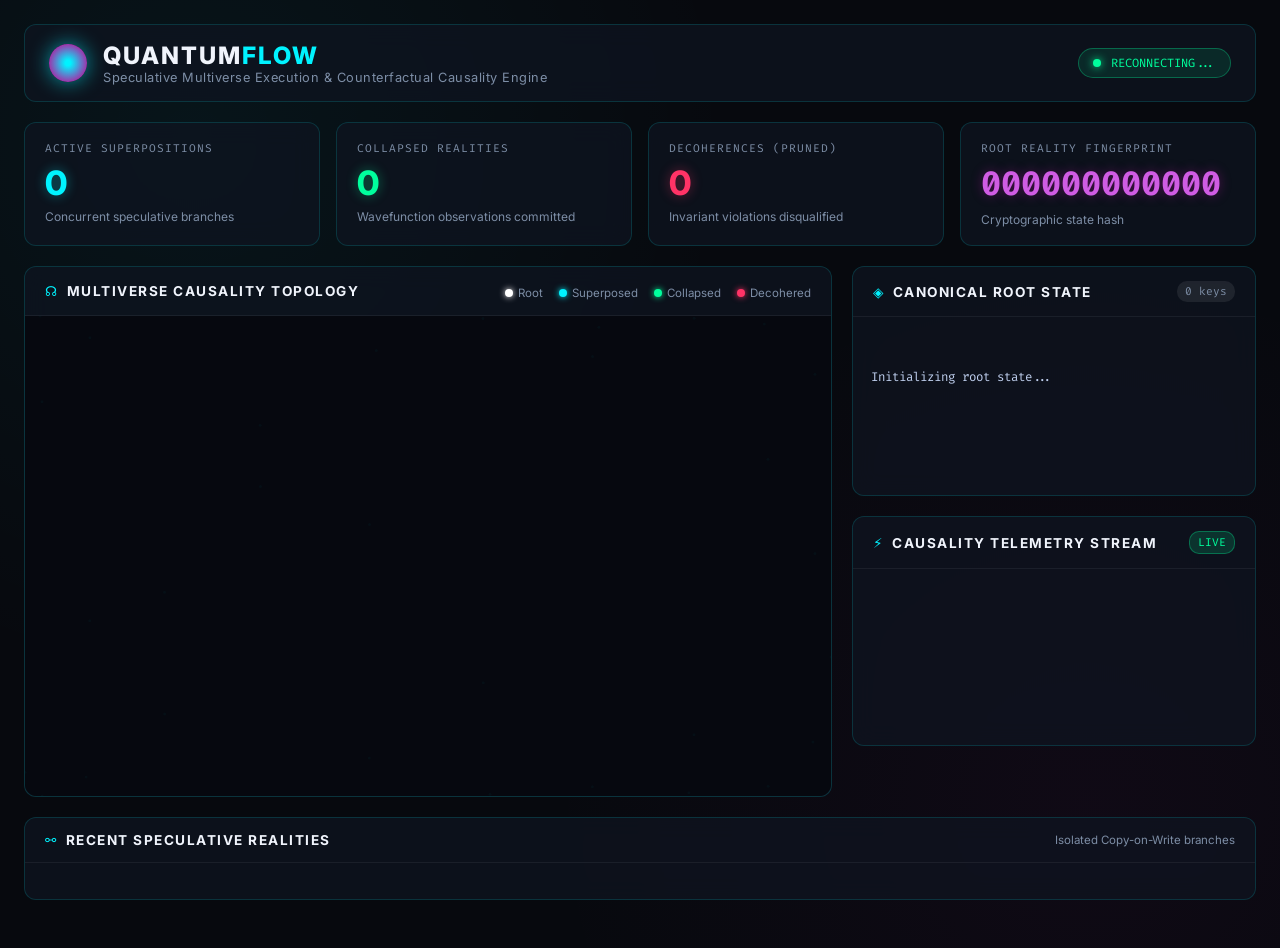
==== quantumflow/server/static/index.html @ be7139db "Initial commit: QuantumFlow Speculative Multiverse Execution Runtime" ====
<!DOCTYPE html>
<html lang="en">
<head>
  <meta charset="UTF-8" />
  <meta name="viewport" content="width=device-width, initial-scale=1.0" />
  <title>QuantumFlow — Multiverse Execution Visualizer</title>
  <link rel="stylesheet" href="style.css" />
  <link rel="preconnect" href="https://fonts.googleapis.com">
  <link rel="preconnect" href="https://fonts.gstatic.com" crossorigin>
  <link href="https://fonts.googleapis.com/css2?family=Fira+Code:wght@300;400;600;700&family=Inter:wght@300;400;600;700;900&display=swap" rel="stylesheet">
</head>
<body>
  <div class="quantum-container">
    <!-- Header -->
    <header class="quantum-header">
      <div class="logo-group">
        <div class="quantum-orb"></div>
        <div>
          <h1>QUANTUM<span class="accent">FLOW</span></h1>
          <p class="subtitle">Speculative Multiverse Execution & Counterfactual Causality Engine</p>
        </div>
      </div>
      <div class="connection-status">
        <span class="pulse-dot"></span>
        <span id="conn-status-text">COHERENT (SSE CONNECTED)</span>
      </div>
    </header>

    <!-- Metrics Bar -->
    <section class="metrics-grid">
      <div class="metric-card">
        <div class="metric-label">ACTIVE SUPERPOSITIONS</div>
        <div class="metric-value text-cyan" id="metric-superposed">0</div>
        <div class="metric-foot">Concurrent speculative branches</div>
      </div>
      <div class="metric-card">
        <div class="metric-label">COLLAPSED REALITIES</div>
        <div class="metric-value text-emerald" id="metric-collapsed">0</div>
        <div class="metric-foot">Wavefunction observations committed</div>
      </div>
      <div class="metric-card">
        <div class="metric-label">DECOHERENCES (PRUNED)</div>
        <div class="metric-value text-rose" id="metric-decohered">0</div>
        <div class="metric-foot">Invariant violations disqualified</div>
      </div>
      <div class="metric-card">
        <div class="metric-label">ROOT REALITY FINGERPRINT</div>
        <div class="metric-value font-mono text-violet" id="metric-fingerprint">000000000000</div>
        <div class="metric-foot">Cryptographic state hash</div>
      </div>
    </section>

    <!-- Main Workspace -->
    <div class="main-layout">
      <!-- Left: Multiverse Topology Canvas -->
      <section class="panel canvas-panel">
        <div class="panel-header">
          <h2><span class="icon">☊</span> MULTIVERSE CAUSALITY TOPOLOGY</h2>
          <div class="panel-actions">
            <span class="legend-item"><span class="legend-badge badge-root"></span> Root</span>
            <span class="legend-item"><span class="legend-badge badge-superposed"></span> Superposed</span>
            <span class="legend-item"><span class="legend-badge badge-collapsed"></span> Collapsed</span>
            <span class="legend-item"><span class="legend-badge badge-decohered"></span> Decohered</span>
          </div>
        </div>
        <div class="canvas-wrapper">
          <canvas id="topologyCanvas"></canvas>
        </div>
      </section>

      <!-- Right Column: State & Event Log -->
      <section class="side-column">
        <!-- Canonical State Inspector -->
        <div class="panel state-panel">
          <div class="panel-header">
            <h2><span class="icon">◈</span> CANONICAL ROOT STATE</h2>
            <span class="badge" id="root-keys-count">0 keys</span>
          </div>
          <div class="state-content font-mono" id="state-inspector">
            <div class="empty-state">Initializing root state...</div>
          </div>
        </div>

        <!-- Live Causal Event Feed -->
        <div class="panel log-panel">
          <div class="panel-header">
            <h2><span class="icon">⚡</span> CAUSALITY TELEMETRY STREAM</h2>
            <span class="badge live-badge">LIVE</span>
          </div>
          <div class="event-feed font-mono" id="event-feed">
            <!-- Event entries appended here -->
          </div>
        </div>
      </section>
    </div>

    <!-- Active Timelines Cards -->
    <section class="panel timelines-panel">
      <div class="panel-header">
        <h2><span class="icon">⚯</span> RECENT SPECULATIVE REALITIES</h2>
        <span class="subtext">Isolated Copy-on-Write branches</span>
      </div>
      <div class="timelines-grid" id="timelines-container">
        <!-- Rendered dynamically -->
      </div>
    </section>
  </div>

  <script src="app.js"></script>
</body>
</html>
---- quantumflow/server/static/style.css ----
:root {
  --bg-space: #07090e;
  --bg-card: rgba(15, 20, 32, 0.75);
  --bg-card-border: rgba(0, 243, 255, 0.15);
  --cyan: #00f3ff;
  --emerald: #00ff9d;
  --rose: #ff3366;
  --amber: #ffaa00;
  --violet: #b5179e;
  --text-main: #f0f4fc;
  --text-dim: #7d8ea6;
  --font-sans: 'Inter', system-ui, -apple-system, sans-serif;
  --font-mono: 'Fira Code', monospace;
}

* {
  box-sizing: border-box;
  margin: 0;
  padding: 0;
}

body {
  background-color: var(--bg-space);
  color: var(--text-main);
  font-family: var(--font-sans);
  min-height: 100vh;
  padding: 24px;
  background-image: 
    radial-gradient(circle at 15% 15%, rgba(0, 243, 255, 0.05) 0%, transparent 40%),
    radial-gradient(circle at 85% 85%, rgba(181, 23, 158, 0.05) 0%, transparent 40%);
  overflow-x: hidden;
}

.quantum-container {
  max-width: 1440px;
  margin: 0 auto;
  display: flex;
  flex-direction: column;
  gap: 20px;
}

/* Header */
.quantum-header {
  display: flex;
  justify-content: space-between;
  align-items: center;
  padding: 16px 24px;
  background: var(--bg-card);
  backdrop-filter: blur(12px);
  border: 1px solid var(--bg-card-border);
  border-radius: 12px;
}

.logo-group {
  display: flex;
  align-items: center;
  gap: 16px;
}

.quantum-orb {
  width: 38px;
  height: 38px;
  border-radius: 50%;
  background: radial-gradient(circle, var(--cyan) 10%, var(--violet) 80%);
  box-shadow: 0 0 20px rgba(0, 243, 255, 0.6);
  animation: pulseOrb 3s infinite ease-in-out;
}

@keyframes pulseOrb {
  0%, 100% { transform: scale(1); opacity: 0.85; }
  50% { transform: scale(1.1); opacity: 1; filter: drop-shadow(0 0 12px var(--cyan)); }
}

h1 {
  font-size: 1.5rem;
  letter-spacing: 2px;
  font-weight: 800;
}

.accent {
  color: var(--cyan);
}

.subtitle {
  font-size: 0.8rem;
  color: var(--text-dim);
  letter-spacing: 0.5px;
}

.connection-status {
  display: flex;
  align-items: center;
  gap: 10px;
  font-family: var(--font-mono);
  font-size: 0.75rem;
  color: var(--emerald);
  background: rgba(0, 255, 157, 0.1);
  padding: 6px 14px;
  border-radius: 20px;
  border: 1px solid rgba(0, 255, 157, 0.3);
}

.pulse-dot {
  width: 8px;
  height: 8px;
  border-radius: 50%;
  background-color: var(--emerald);
  box-shadow: 0 0 8px var(--emerald);
  animation: pulseDot 1.5s infinite;
}

@keyframes pulseDot {
  0%, 100% { opacity: 1; transform: scale(1); }
  50% { opacity: 0.3; transform: scale(0.8); }
}

/* Metrics Grid */
.metrics-grid {
  display: grid;
  grid-template-columns: repeat(auto-fit, minmax(240px, 1fr));
  gap: 16px;
}

.metric-card {
  background: var(--bg-card);
  backdrop-filter: blur(12px);
  border: 1px solid var(--bg-card-border);
  border-radius: 12px;
  padding: 18px 20px;
}

.metric-label {
  font-size: 0.7rem;
  font-family: var(--font-mono);
  color: var(--text-dim);
  letter-spacing: 1px;
}

.metric-value {
  font-size: 2.1rem;
  font-weight: 800;
  margin: 6px 0;
}

.metric-foot {
  font-size: 0.75rem;
  color: var(--text-dim);
}

.text-cyan { color: var(--cyan); text-shadow: 0 0 12px rgba(0, 243, 255, 0.4); }
.text-emerald { color: var(--emerald); text-shadow: 0 0 12px rgba(0, 255, 157, 0.4); }
.text-rose { color: var(--rose); text-shadow: 0 0 12px rgba(255, 51, 102, 0.4); }
.text-violet { color: #d05ce3; text-shadow: 0 0 12px rgba(181, 23, 158, 0.4); }
.font-mono { font-family: var(--font-mono); }

/* Main Layout */
.main-layout {
  display: grid;
  grid-template-columns: 2fr 1fr;
  gap: 20px;
}

@media (max-width: 1024px) {
  .main-layout {
    grid-template-columns: 1fr;
  }
}

.panel {
  background: var(--bg-card);
  backdrop-filter: blur(12px);
  border: 1px solid var(--bg-card-border);
  border-radius: 12px;
  display: flex;
  flex-direction: column;
}

.panel-header {
  display: flex;
  justify-content: space-between;
  align-items: center;
  padding: 14px 20px;
  border-bottom: 1px solid rgba(255, 255, 255, 0.06);
}

.panel-header h2 {
  font-size: 0.85rem;
  letter-spacing: 1.5px;
  font-weight: 700;
  color: var(--text-main);
  display: flex;
  align-items: center;
  gap: 8px;
}

.icon {
  color: var(--cyan);
}

.badge {
  font-size: 0.7rem;
  padding: 3px 8px;
  border-radius: 10px;
  background: rgba(255, 255, 255, 0.08);
  color: var(--text-dim);
  font-family: var(--font-mono);
}

.live-badge {
  background: rgba(0, 255, 157, 0.15);
  color: var(--emerald);
  border: 1px solid rgba(0, 255, 157, 0.3);
}

/* Canvas Panel */
.canvas-wrapper {
  position: relative;
  width: 100%;
  height: 480px;
  background: rgba(5, 8, 14, 0.85);
  border-radius: 0 0 12px 12px;
}

canvas {
  width: 100%;
  height: 100%;
  display: block;
}

.legend-item {
  font-size: 0.72rem;
  margin-left: 12px;
  color: var(--text-dim);
  display: inline-flex;
  align-items: center;
  gap: 5px;
}

.legend-badge {
  width: 8px;
  height: 8px;
  border-radius: 50%;
  display: inline-block;
}

.badge-root { background: #fff; box-shadow: 0 0 6px #fff; }
.badge-superposed { background: var(--cyan); box-shadow: 0 0 6px var(--cyan); }
.badge-collapsed { background: var(--emerald); box-shadow: 0 0 6px var(--emerald); }
.badge-decohered { background: var(--rose); box-shadow: 0 0 6px var(--rose); }

/* Side Column */
.side-column {
  display: flex;
  flex-direction: column;
  gap: 20px;
}

.state-panel {
  flex: 1;
  max-height: 230px;
}

.state-content {
  padding: 14px 18px;
  overflow-y: auto;
  font-size: 0.78rem;
  color: #c0d0ef;
  line-height: 1.5;
  white-space: pre-wrap;
  word-break: break-all;
}

.log-panel {
  flex: 1.2;
  max-height: 230px;
}

.event-feed {
  padding: 14px 18px;
  overflow-y: auto;
  font-size: 0.72rem;
  display: flex;
  flex-direction: column-reverse;
  gap: 8px;
}

.event-line {
  padding: 4px 6px;
  border-left: 2px solid var(--cyan);
  background: rgba(0, 243, 255, 0.04);
  border-radius: 0 4px 4px 0;
}

.event-line.collapse {
  border-left-color: var(--emerald);
  background: rgba(0, 255, 157, 0.05);
}

.event-line.decohere {
  border-left-color: var(--rose);
  background: rgba(255, 51, 102, 0.05);
}

/* Timelines Grid */
.timelines-panel {
  margin-bottom: 24px;
}

.subtext {
  font-size: 0.72rem;
  color: var(--text-dim);
}

.timelines-grid {
  display: grid;
  grid-template-columns: repeat(auto-fill, minmax(320px, 1fr));
  gap: 16px;
  padding: 18px;
}

.timeline-card {
  background: rgba(10, 14, 24, 0.9);
  border: 1px solid rgba(255, 255, 255, 0.08);
  border-radius: 8px;
  padding: 14px;
  transition: all 0.3s ease;
}

.timeline-card:hover {
  border-color: var(--cyan);
  transform: translateY(-2px);
  box-shadow: 0 4px 20px rgba(0, 243, 255, 0.15);
}

.tl-header {
  display: flex;
  justify-content: space-between;
  align-items: center;
  margin-bottom: 10px;
}

.tl-title {
  font-weight: 700;
  font-size: 0.85rem;
}

.tl-badge {
  font-size: 0.65rem;
  font-weight: 700;
  padding: 2px 7px;
  border-radius: 6px;
}

.tl-badge.SUPERPOSED { background: rgba(0, 243, 255, 0.15); color: var(--cyan); border: 1px solid var(--cyan); }
.tl-badge.COLLAPSED { background: rgba(0, 255, 157, 0.15); color: var(--emerald); border: 1px solid var(--emerald); }
.tl-badge.DECOHERENT { background: rgba(255, 51, 102, 0.15); color: var(--rose); border: 1px solid var(--rose); }
.tl-badge.DISSOLVED { background: rgba(255, 255, 255, 0.08); color: var(--text-dim); border: 1px solid rgba(255, 255, 255, 0.1); }

.tl-stat-row {
  display: flex;
  justify-content: space-between;
  font-size: 0.75rem;
  color: var(--text-dim);
  margin-top: 6px;
}

.tl-stat-val {
  color: var(--text-main);
  font-family: var(--font-mono);
}
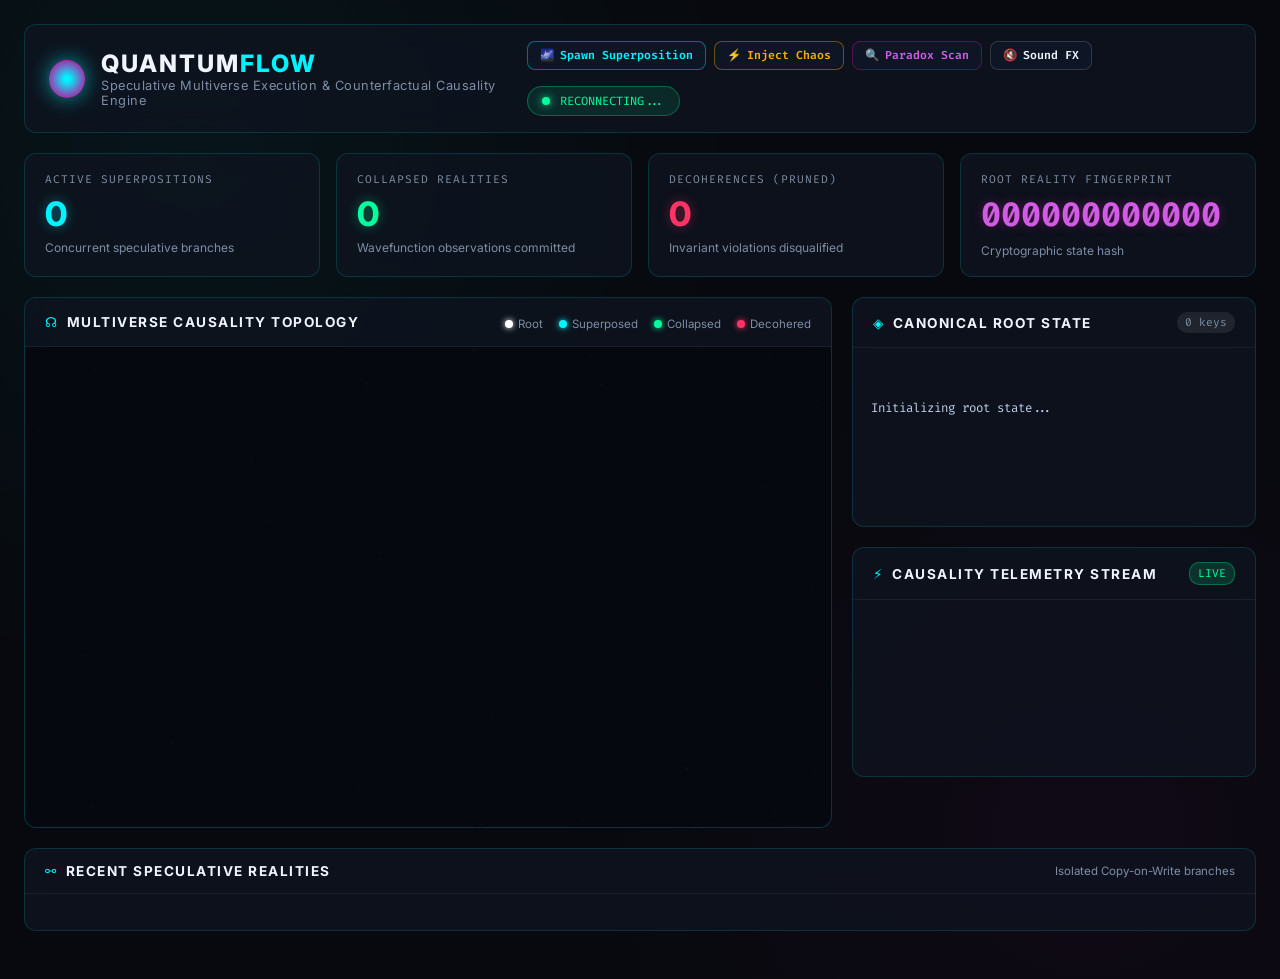
==== commit d9f9d9fd: "Feat: Add Quantum Entanglement, Paradox Sentinel, Interactive Control Deck, and Web Audio FX" ====
--- a/quantumflow/server/static/index.html
+++ b/quantumflow/server/static/index.html
@@ -20,9 +20,17 @@
           <p class="subtitle">Speculative Multiverse Execution & Counterfactual Causality Engine</p>
         </div>
       </div>
-      <div class="connection-status">
-        <span class="pulse-dot"></span>
-        <span id="conn-status-text">COHERENT (SSE CONNECTED)</span>
+      <div class="header-right">
+        <div class="control-deck">
+          <button class="btn btn-action" id="btn-spawn"><span>🌌</span> Spawn Superposition</button>
+          <button class="btn btn-chaos" id="btn-chaos"><span>⚡</span> Inject Chaos</button>
+          <button class="btn btn-audit" id="btn-conflicts"><span>🔍</span> Paradox Scan</button>
+          <button class="btn btn-audio" id="btn-audio"><span>🔇</span> Sound FX</button>
+        </div>
+        <div class="connection-status">
+          <span class="pulse-dot"></span>
+          <span id="conn-status-text">COHERENT (SSE CONNECTED)</span>
+        </div>
       </div>
     </header>
 
--- a/quantumflow/server/static/style.css
+++ b/quantumflow/server/static/style.css
@@ -87,6 +87,78 @@
   letter-spacing: 0.5px;
 }
 
+.header-right {
+  display: flex;
+  align-items: center;
+  gap: 16px;
+  flex-wrap: wrap;
+}
+
+.control-deck {
+  display: flex;
+  align-items: center;
+  gap: 8px;
+}
+
+.btn {
+  background: rgba(15, 23, 42, 0.8);
+  color: var(--text-main);
+  border: 1px solid rgba(255, 255, 255, 0.15);
+  padding: 6px 12px;
+  border-radius: 8px;
+  font-family: var(--font-mono);
+  font-size: 0.72rem;
+  font-weight: 600;
+  cursor: pointer;
+  display: inline-flex;
+  align-items: center;
+  gap: 6px;
+  transition: all 0.2s cubic-bezier(0.4, 0, 0.2, 1);
+  user-select: none;
+}
+
+.btn:hover {
+  transform: translateY(-1px);
+  box-shadow: 0 4px 12px rgba(0, 0, 0, 0.4);
+}
+
+.btn:active {
+  transform: translateY(1px);
+}
+
+.btn-action {
+  border-color: rgba(0, 243, 255, 0.4);
+  color: var(--cyan);
+}
+.btn-action:hover {
+  background: rgba(0, 243, 255, 0.15);
+  box-shadow: 0 0 14px rgba(0, 243, 255, 0.3);
+}
+
+.btn-chaos {
+  border-color: rgba(255, 170, 0, 0.4);
+  color: var(--amber);
+}
+.btn-chaos:hover {
+  background: rgba(255, 170, 0, 0.15);
+  box-shadow: 0 0 14px rgba(255, 170, 0, 0.3);
+}
+
+.btn-audit {
+  border-color: rgba(181, 23, 158, 0.4);
+  color: #d05ce3;
+}
+.btn-audit:hover {
+  background: rgba(181, 23, 158, 0.15);
+  box-shadow: 0 0 14px rgba(181, 23, 158, 0.3);
+}
+
+.btn-audio.active {
+  border-color: rgba(0, 255, 157, 0.4);
+  color: var(--emerald);
+  background: rgba(0, 255, 157, 0.15);
+}
+
 .connection-status {
   display: flex;
   align-items: center;
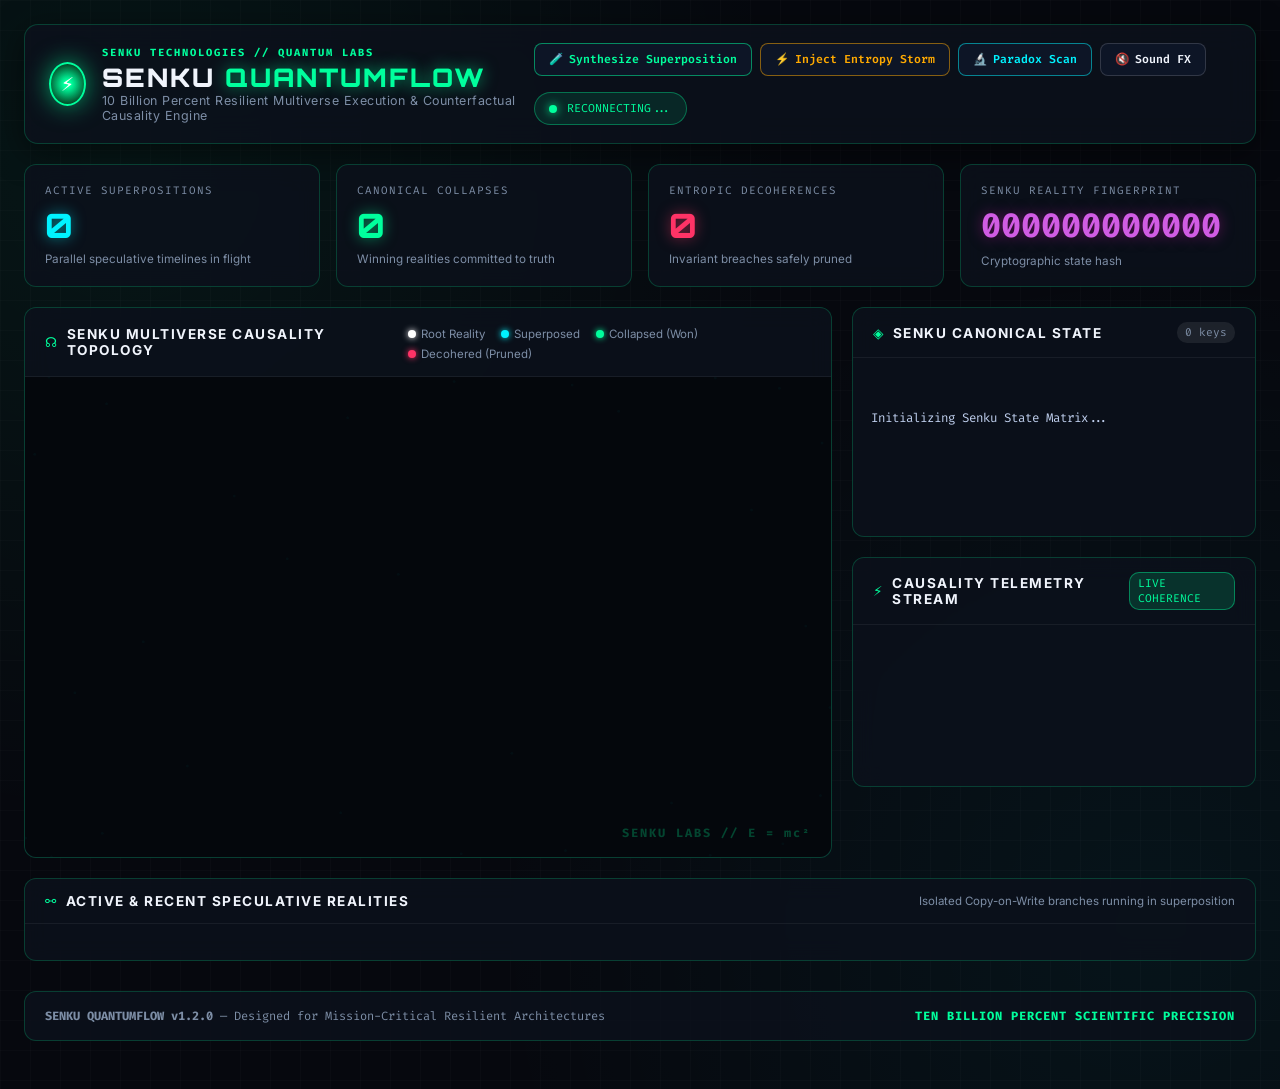
==== commit cac0ad9c: "Brand: Elevate to Senku QuantumFlow v1.2.0 with unified senku CLI and Senku Quantum Labs branding" ====
--- a/quantumflow/server/static/index.html
+++ b/quantumflow/server/static/index.html
@@ -3,33 +3,36 @@
 <head>
   <meta charset="UTF-8" />
   <meta name="viewport" content="width=device-width, initial-scale=1.0" />
-  <title>QuantumFlow — Multiverse Execution Visualizer</title>
+  <title>SENKU // QuantumFlow — Multiverse Execution Engine</title>
   <link rel="stylesheet" href="style.css" />
   <link rel="preconnect" href="https://fonts.googleapis.com">
   <link rel="preconnect" href="https://fonts.gstatic.com" crossorigin>
-  <link href="https://fonts.googleapis.com/css2?family=Fira+Code:wght@300;400;600;700&family=Inter:wght@300;400;600;700;900&display=swap" rel="stylesheet">
+  <link href="https://fonts.googleapis.com/css2?family=Fira+Code:wght@300;400;600;700&family=Orbitron:wght@500;700;900&family=Inter:wght@300;400;600;700;900&display=swap" rel="stylesheet">
 </head>
 <body>
   <div class="quantum-container">
     <!-- Header -->
     <header class="quantum-header">
       <div class="logo-group">
-        <div class="quantum-orb"></div>
+        <div class="senku-orb">
+          <span class="senku-symbol">⚡</span>
+        </div>
         <div>
-          <h1>QUANTUM<span class="accent">FLOW</span></h1>
-          <p class="subtitle">Speculative Multiverse Execution & Counterfactual Causality Engine</p>
+          <div class="brand-eyebrow">SENKU TECHNOLOGIES // QUANTUM LABS</div>
+          <h1 class="brand-title">SENKU <span class="accent">QUANTUMFLOW</span></h1>
+          <p class="subtitle">10 Billion Percent Resilient Multiverse Execution & Counterfactual Causality Engine</p>
         </div>
       </div>
       <div class="header-right">
         <div class="control-deck">
-          <button class="btn btn-action" id="btn-spawn"><span>🌌</span> Spawn Superposition</button>
-          <button class="btn btn-chaos" id="btn-chaos"><span>⚡</span> Inject Chaos</button>
-          <button class="btn btn-audit" id="btn-conflicts"><span>🔍</span> Paradox Scan</button>
+          <button class="btn btn-action" id="btn-spawn"><span>🧪</span> Synthesize Superposition</button>
+          <button class="btn btn-chaos" id="btn-chaos"><span>⚡</span> Inject Entropy Storm</button>
+          <button class="btn btn-audit" id="btn-conflicts"><span>🔬</span> Paradox Scan</button>
           <button class="btn btn-audio" id="btn-audio"><span>🔇</span> Sound FX</button>
         </div>
         <div class="connection-status">
           <span class="pulse-dot"></span>
-          <span id="conn-status-text">COHERENT (SSE CONNECTED)</span>
+          <span id="conn-status-text">SENKU LABS // ACTIVE</span>
         </div>
       </div>
     </header>
@@ -39,20 +42,20 @@
       <div class="metric-card">
         <div class="metric-label">ACTIVE SUPERPOSITIONS</div>
         <div class="metric-value text-cyan" id="metric-superposed">0</div>
-        <div class="metric-foot">Concurrent speculative branches</div>
+        <div class="metric-foot">Parallel speculative timelines in flight</div>
       </div>
       <div class="metric-card">
-        <div class="metric-label">COLLAPSED REALITIES</div>
+        <div class="metric-label">CANONICAL COLLAPSES</div>
         <div class="metric-value text-emerald" id="metric-collapsed">0</div>
-        <div class="metric-foot">Wavefunction observations committed</div>
+        <div class="metric-foot">Winning realities committed to truth</div>
       </div>
       <div class="metric-card">
-        <div class="metric-label">DECOHERENCES (PRUNED)</div>
+        <div class="metric-label">ENTROPIC DECOHERENCES</div>
         <div class="metric-value text-rose" id="metric-decohered">0</div>
-        <div class="metric-foot">Invariant violations disqualified</div>
+        <div class="metric-foot">Invariant breaches safely pruned</div>
       </div>
       <div class="metric-card">
-        <div class="metric-label">ROOT REALITY FINGERPRINT</div>
+        <div class="metric-label">SENKU REALITY FINGERPRINT</div>
         <div class="metric-value font-mono text-violet" id="metric-fingerprint">000000000000</div>
         <div class="metric-foot">Cryptographic state hash</div>
       </div>
@@ -63,16 +66,17 @@
       <!-- Left: Multiverse Topology Canvas -->
       <section class="panel canvas-panel">
         <div class="panel-header">
-          <h2><span class="icon">☊</span> MULTIVERSE CAUSALITY TOPOLOGY</h2>
+          <h2><span class="icon">☊</span> SENKU MULTIVERSE CAUSALITY TOPOLOGY</h2>
           <div class="panel-actions">
-            <span class="legend-item"><span class="legend-badge badge-root"></span> Root</span>
+            <span class="legend-item"><span class="legend-badge badge-root"></span> Root Reality</span>
             <span class="legend-item"><span class="legend-badge badge-superposed"></span> Superposed</span>
-            <span class="legend-item"><span class="legend-badge badge-collapsed"></span> Collapsed</span>
-            <span class="legend-item"><span class="legend-badge badge-decohered"></span> Decohered</span>
+            <span class="legend-item"><span class="legend-badge badge-collapsed"></span> Collapsed (Won)</span>
+            <span class="legend-item"><span class="legend-badge badge-decohered"></span> Decohered (Pruned)</span>
           </div>
         </div>
         <div class="canvas-wrapper">
           <canvas id="topologyCanvas"></canvas>
+          <div class="canvas-watermark">SENKU LABS // E = mc²</div>
         </div>
       </section>
 
@@ -81,11 +85,11 @@
         <!-- Canonical State Inspector -->
         <div class="panel state-panel">
           <div class="panel-header">
-            <h2><span class="icon">◈</span> CANONICAL ROOT STATE</h2>
+            <h2><span class="icon">◈</span> SENKU CANONICAL STATE</h2>
             <span class="badge" id="root-keys-count">0 keys</span>
           </div>
           <div class="state-content font-mono" id="state-inspector">
-            <div class="empty-state">Initializing root state...</div>
+            <div class="empty-state">Initializing Senku State Matrix...</div>
           </div>
         </div>
 
@@ -93,7 +97,7 @@
         <div class="panel log-panel">
           <div class="panel-header">
             <h2><span class="icon">⚡</span> CAUSALITY TELEMETRY STREAM</h2>
-            <span class="badge live-badge">LIVE</span>
+            <span class="badge live-badge">LIVE COHERENCE</span>
           </div>
           <div class="event-feed font-mono" id="event-feed">
             <!-- Event entries appended here -->
@@ -105,13 +109,19 @@
     <!-- Active Timelines Cards -->
     <section class="panel timelines-panel">
       <div class="panel-header">
-        <h2><span class="icon">⚯</span> RECENT SPECULATIVE REALITIES</h2>
-        <span class="subtext">Isolated Copy-on-Write branches</span>
+        <h2><span class="icon">⚯</span> ACTIVE & RECENT SPECULATIVE REALITIES</h2>
+        <span class="subtext">Isolated Copy-on-Write branches running in superposition</span>
       </div>
       <div class="timelines-grid" id="timelines-container">
         <!-- Rendered dynamically -->
       </div>
     </section>
+
+    <!-- Footer -->
+    <footer class="senku-footer">
+      <div><strong>SENKU QUANTUMFLOW v1.2.0</strong> — Designed for Mission-Critical Resilient Architectures</div>
+      <div class="footer-tag">TEN BILLION PERCENT SCIENTIFIC PRECISION</div>
+    </footer>
   </div>
 
   <script src="app.js"></script>
--- a/quantumflow/server/static/style.css
+++ b/quantumflow/server/static/style.css
@@ -1,7 +1,8 @@
 :root {
-  --bg-space: #07090e;
-  --bg-card: rgba(15, 20, 32, 0.75);
-  --bg-card-border: rgba(0, 243, 255, 0.15);
+  --bg-space: #06080e;
+  --bg-card: rgba(12, 17, 28, 0.85);
+  --bg-card-border: rgba(0, 255, 157, 0.2);
+  --senku-green: #00ff9d;
   --cyan: #00f3ff;
   --emerald: #00ff9d;
   --rose: #ff3366;
@@ -9,6 +10,7 @@
   --violet: #b5179e;
   --text-main: #f0f4fc;
   --text-dim: #7d8ea6;
+  --font-brand: 'Orbitron', 'Inter', sans-serif;
   --font-sans: 'Inter', system-ui, -apple-system, sans-serif;
   --font-mono: 'Fira Code', monospace;
 }
@@ -26,8 +28,11 @@
   min-height: 100vh;
   padding: 24px;
   background-image: 
-    radial-gradient(circle at 15% 15%, rgba(0, 243, 255, 0.05) 0%, transparent 40%),
-    radial-gradient(circle at 85% 85%, rgba(181, 23, 158, 0.05) 0%, transparent 40%);
+    radial-gradient(circle at 10% 15%, rgba(0, 255, 157, 0.06) 0%, transparent 45%),
+    radial-gradient(circle at 90% 85%, rgba(0, 243, 255, 0.05) 0%, transparent 45%),
+    linear-gradient(rgba(255, 255, 255, 0.015) 1px, transparent 1px),
+    linear-gradient(90deg, rgba(255, 255, 255, 0.015) 1px, transparent 1px);
+  background-size: 100% 100%, 100% 100%, 30px 30px, 30px 30px;
   overflow-x: hidden;
 }
 
@@ -44,11 +49,12 @@
   display: flex;
   justify-content: space-between;
   align-items: center;
-  padding: 16px 24px;
+  padding: 18px 24px;
   background: var(--bg-card);
-  backdrop-filter: blur(12px);
+  backdrop-filter: blur(16px);
   border: 1px solid var(--bg-card-border);
-  border-radius: 12px;
+  border-radius: 14px;
+  box-shadow: 0 8px 32px rgba(0, 0, 0, 0.5);
 }
 
 .logo-group {
@@ -57,32 +63,53 @@
   gap: 16px;
 }
 
-.quantum-orb {
-  width: 38px;
-  height: 38px;
+.senku-orb {
+  width: 44px;
+  height: 44px;
   border-radius: 50%;
-  background: radial-gradient(circle, var(--cyan) 10%, var(--violet) 80%);
-  box-shadow: 0 0 20px rgba(0, 243, 255, 0.6);
-  animation: pulseOrb 3s infinite ease-in-out;
+  background: radial-gradient(circle, var(--senku-green) 15%, #052e16 85%);
+  border: 2px solid var(--senku-green);
+  display: flex;
+  align-items: center;
+  justify-content: center;
+  box-shadow: 0 0 24px rgba(0, 255, 157, 0.6);
+  animation: pulseOrb 2.5s infinite ease-in-out;
+}
+
+.senku-symbol {
+  font-size: 1.2rem;
+  color: #fff;
+  text-shadow: 0 0 10px var(--senku-green);
 }
 
 @keyframes pulseOrb {
-  0%, 100% { transform: scale(1); opacity: 0.85; }
-  50% { transform: scale(1.1); opacity: 1; filter: drop-shadow(0 0 12px var(--cyan)); }
-}
-
-h1 {
-  font-size: 1.5rem;
+  0%, 100% { transform: scale(1); box-shadow: 0 0 18px rgba(0, 255, 157, 0.5); }
+  50% { transform: scale(1.08); box-shadow: 0 0 32px rgba(0, 255, 157, 0.9); }
+}
+
+.brand-eyebrow {
+  font-family: var(--font-mono);
+  font-size: 0.65rem;
   letter-spacing: 2px;
-  font-weight: 800;
+  color: var(--senku-green);
+  font-weight: 700;
+  margin-bottom: 2px;
+}
+
+.brand-title {
+  font-family: var(--font-brand);
+  font-size: 1.6rem;
+  letter-spacing: 2px;
+  font-weight: 900;
 }
 
 .accent {
-  color: var(--cyan);
+  color: var(--senku-green);
+  text-shadow: 0 0 16px rgba(0, 255, 157, 0.6);
 }
 
 .subtitle {
-  font-size: 0.8rem;
+  font-size: 0.78rem;
   color: var(--text-dim);
   letter-spacing: 0.5px;
 }
@@ -101,10 +128,10 @@
 }
 
 .btn {
-  background: rgba(15, 23, 42, 0.8);
+  background: rgba(15, 23, 42, 0.85);
   color: var(--text-main);
   border: 1px solid rgba(255, 255, 255, 0.15);
-  padding: 6px 12px;
+  padding: 8px 14px;
   border-radius: 8px;
   font-family: var(--font-mono);
   font-size: 0.72rem;
@@ -118,8 +145,8 @@
 }
 
 .btn:hover {
-  transform: translateY(-1px);
-  box-shadow: 0 4px 12px rgba(0, 0, 0, 0.4);
+  transform: translateY(-2px);
+  box-shadow: 0 4px 16px rgba(0, 0, 0, 0.5);
 }
 
 .btn:active {
@@ -127,35 +154,35 @@
 }
 
 .btn-action {
-  border-color: rgba(0, 243, 255, 0.4);
-  color: var(--cyan);
+  border-color: rgba(0, 255, 157, 0.5);
+  color: var(--senku-green);
 }
 .btn-action:hover {
-  background: rgba(0, 243, 255, 0.15);
-  box-shadow: 0 0 14px rgba(0, 243, 255, 0.3);
+  background: rgba(0, 255, 157, 0.15);
+  box-shadow: 0 0 16px rgba(0, 255, 157, 0.4);
 }
 
 .btn-chaos {
-  border-color: rgba(255, 170, 0, 0.4);
+  border-color: rgba(255, 170, 0, 0.5);
   color: var(--amber);
 }
 .btn-chaos:hover {
   background: rgba(255, 170, 0, 0.15);
-  box-shadow: 0 0 14px rgba(255, 170, 0, 0.3);
+  box-shadow: 0 0 16px rgba(255, 170, 0, 0.4);
 }
 
 .btn-audit {
-  border-color: rgba(181, 23, 158, 0.4);
-  color: #d05ce3;
+  border-color: rgba(0, 243, 255, 0.5);
+  color: var(--cyan);
 }
 .btn-audit:hover {
-  background: rgba(181, 23, 158, 0.15);
-  box-shadow: 0 0 14px rgba(181, 23, 158, 0.3);
+  background: rgba(0, 243, 255, 0.15);
+  box-shadow: 0 0 16px rgba(0, 243, 255, 0.4);
 }
 
 .btn-audio.active {
-  border-color: rgba(0, 255, 157, 0.4);
-  color: var(--emerald);
+  border-color: rgba(0, 255, 157, 0.5);
+  color: var(--senku-green);
   background: rgba(0, 255, 157, 0.15);
 }
 
@@ -164,20 +191,20 @@
   align-items: center;
   gap: 10px;
   font-family: var(--font-mono);
-  font-size: 0.75rem;
-  color: var(--emerald);
+  font-size: 0.72rem;
+  color: var(--senku-green);
   background: rgba(0, 255, 157, 0.1);
-  padding: 6px 14px;
+  padding: 8px 14px;
   border-radius: 20px;
-  border: 1px solid rgba(0, 255, 157, 0.3);
+  border: 1px solid rgba(0, 255, 157, 0.35);
 }
 
 .pulse-dot {
   width: 8px;
   height: 8px;
   border-radius: 50%;
-  background-color: var(--emerald);
-  box-shadow: 0 0 8px var(--emerald);
+  background-color: var(--senku-green);
+  box-shadow: 0 0 10px var(--senku-green);
   animation: pulseDot 1.5s infinite;
 }
 
@@ -199,10 +226,16 @@
   border: 1px solid var(--bg-card-border);
   border-radius: 12px;
   padding: 18px 20px;
+  transition: transform 0.2s ease, border-color 0.2s ease;
+}
+
+.metric-card:hover {
+  border-color: var(--senku-green);
+  transform: translateY(-2px);
 }
 
 .metric-label {
-  font-size: 0.7rem;
+  font-size: 0.68rem;
   font-family: var(--font-mono);
   color: var(--text-dim);
   letter-spacing: 1px;
@@ -210,19 +243,20 @@
 
 .metric-value {
   font-size: 2.1rem;
+  font-family: var(--font-brand);
   font-weight: 800;
   margin: 6px 0;
 }
 
 .metric-foot {
-  font-size: 0.75rem;
-  color: var(--text-dim);
-}
-
-.text-cyan { color: var(--cyan); text-shadow: 0 0 12px rgba(0, 243, 255, 0.4); }
-.text-emerald { color: var(--emerald); text-shadow: 0 0 12px rgba(0, 255, 157, 0.4); }
-.text-rose { color: var(--rose); text-shadow: 0 0 12px rgba(255, 51, 102, 0.4); }
-.text-violet { color: #d05ce3; text-shadow: 0 0 12px rgba(181, 23, 158, 0.4); }
+  font-size: 0.73rem;
+  color: var(--text-dim);
+}
+
+.text-cyan { color: var(--cyan); text-shadow: 0 0 14px rgba(0, 243, 255, 0.5); }
+.text-emerald { color: var(--senku-green); text-shadow: 0 0 14px rgba(0, 255, 157, 0.5); }
+.text-rose { color: var(--rose); text-shadow: 0 0 14px rgba(255, 51, 102, 0.5); }
+.text-violet { color: #d05ce3; text-shadow: 0 0 14px rgba(181, 23, 158, 0.5); }
 .font-mono { font-family: var(--font-mono); }
 
 /* Main Layout */
@@ -266,7 +300,7 @@
 }
 
 .icon {
-  color: var(--cyan);
+  color: var(--senku-green);
 }
 
 .badge {
@@ -280,8 +314,8 @@
 
 .live-badge {
   background: rgba(0, 255, 157, 0.15);
-  color: var(--emerald);
-  border: 1px solid rgba(0, 255, 157, 0.3);
+  color: var(--senku-green);
+  border: 1px solid rgba(0, 255, 157, 0.4);
 }
 
 /* Canvas Panel */
@@ -289,8 +323,21 @@
   position: relative;
   width: 100%;
   height: 480px;
-  background: rgba(5, 8, 14, 0.85);
+  background: rgba(4, 7, 12, 0.9);
   border-radius: 0 0 12px 12px;
+  overflow: hidden;
+}
+
+.canvas-watermark {
+  position: absolute;
+  bottom: 16px;
+  right: 20px;
+  font-family: var(--font-mono);
+  font-size: 0.75rem;
+  color: rgba(0, 255, 157, 0.25);
+  letter-spacing: 2px;
+  pointer-events: none;
+  font-weight: 700;
 }
 
 canvas {
@@ -317,7 +364,7 @@
 
 .badge-root { background: #fff; box-shadow: 0 0 6px #fff; }
 .badge-superposed { background: var(--cyan); box-shadow: 0 0 6px var(--cyan); }
-.badge-collapsed { background: var(--emerald); box-shadow: 0 0 6px var(--emerald); }
+.badge-collapsed { background: var(--senku-green); box-shadow: 0 0 6px var(--senku-green); }
 .badge-decohered { background: var(--rose); box-shadow: 0 0 6px var(--rose); }
 
 /* Side Column */
@@ -357,25 +404,25 @@
 }
 
 .event-line {
-  padding: 4px 6px;
+  padding: 5px 8px;
   border-left: 2px solid var(--cyan);
   background: rgba(0, 243, 255, 0.04);
   border-radius: 0 4px 4px 0;
 }
 
 .event-line.collapse {
-  border-left-color: var(--emerald);
-  background: rgba(0, 255, 157, 0.05);
+  border-left-color: var(--senku-green);
+  background: rgba(0, 255, 157, 0.08);
 }
 
 .event-line.decohere {
   border-left-color: var(--rose);
-  background: rgba(255, 51, 102, 0.05);
+  background: rgba(255, 51, 102, 0.08);
 }
 
 /* Timelines Grid */
 .timelines-panel {
-  margin-bottom: 24px;
+  margin-bottom: 10px;
 }
 
 .subtext {
@@ -391,17 +438,17 @@
 }
 
 .timeline-card {
-  background: rgba(10, 14, 24, 0.9);
+  background: rgba(9, 13, 22, 0.92);
   border: 1px solid rgba(255, 255, 255, 0.08);
-  border-radius: 8px;
+  border-radius: 10px;
   padding: 14px;
   transition: all 0.3s ease;
 }
 
 .timeline-card:hover {
-  border-color: var(--cyan);
+  border-color: var(--senku-green);
   transform: translateY(-2px);
-  box-shadow: 0 4px 20px rgba(0, 243, 255, 0.15);
+  box-shadow: 0 4px 20px rgba(0, 255, 157, 0.2);
 }
 
 .tl-header {
@@ -424,7 +471,7 @@
 }
 
 .tl-badge.SUPERPOSED { background: rgba(0, 243, 255, 0.15); color: var(--cyan); border: 1px solid var(--cyan); }
-.tl-badge.COLLAPSED { background: rgba(0, 255, 157, 0.15); color: var(--emerald); border: 1px solid var(--emerald); }
+.tl-badge.COLLAPSED { background: rgba(0, 255, 157, 0.15); color: var(--senku-green); border: 1px solid var(--senku-green); }
 .tl-badge.DECOHERENT { background: rgba(255, 51, 102, 0.15); color: var(--rose); border: 1px solid var(--rose); }
 .tl-badge.DISSOLVED { background: rgba(255, 255, 255, 0.08); color: var(--text-dim); border: 1px solid rgba(255, 255, 255, 0.1); }
 
@@ -440,3 +487,24 @@
   color: var(--text-main);
   font-family: var(--font-mono);
 }
+
+/* Senku Footer */
+.senku-footer {
+  display: flex;
+  justify-content: space-between;
+  align-items: center;
+  padding: 16px 20px;
+  background: var(--bg-card);
+  border: 1px solid var(--bg-card-border);
+  border-radius: 12px;
+  font-size: 0.75rem;
+  color: var(--text-dim);
+  font-family: var(--font-mono);
+  margin-bottom: 24px;
+}
+
+.footer-tag {
+  color: var(--senku-green);
+  font-weight: 700;
+  letter-spacing: 1px;
+}
